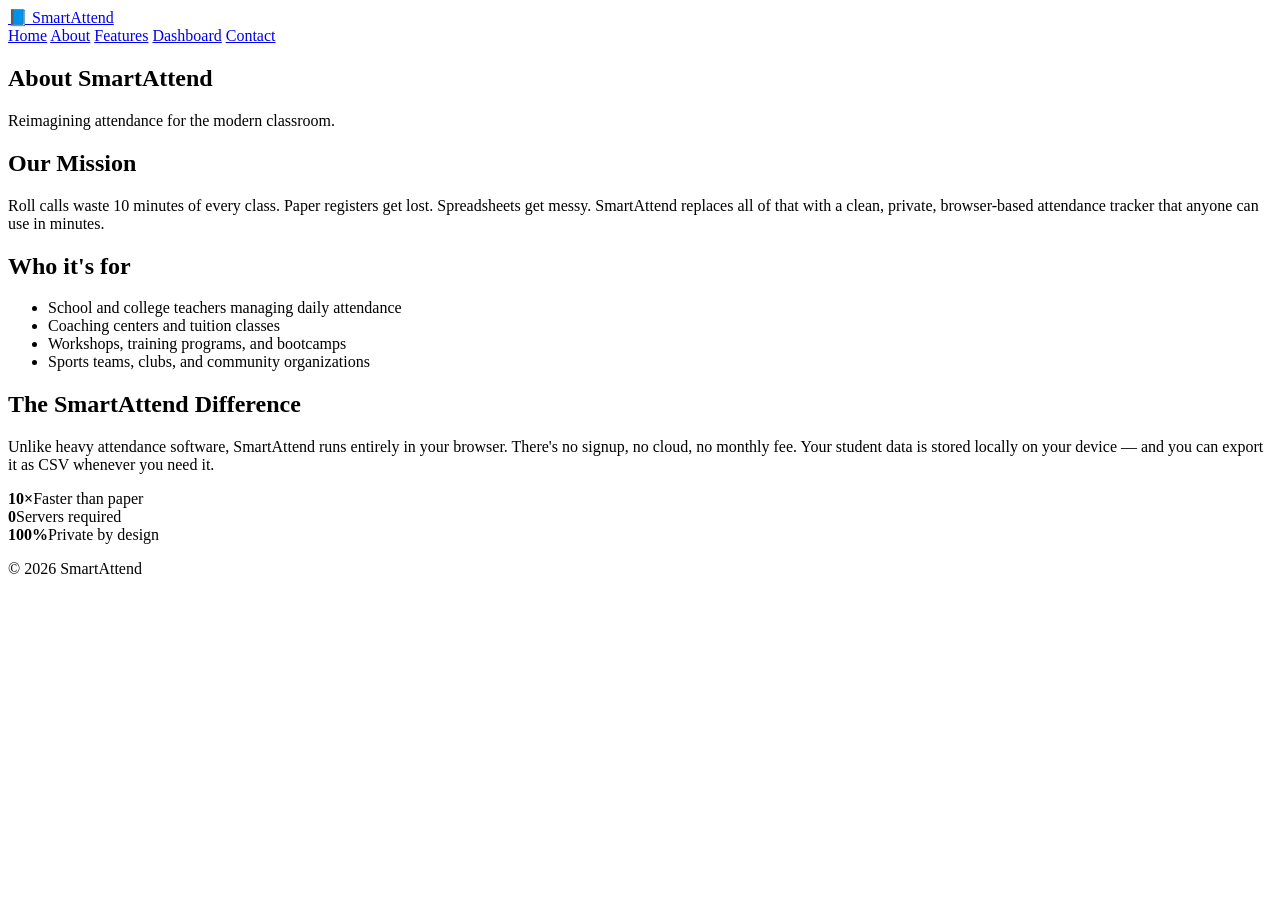
==== about.html @ 38afa303 "Add files via upload" ====
<!DOCTYPE html>
<html lang="en">
<head>
<meta charset="UTF-8"/>
<meta name="viewport" content="width=device-width, initial-scale=1.0"/>
<title>About — Smart Attendance System</title>
<link rel="stylesheet" href="css/style.css"/>
</head>
<body>
<header class="navbar">
  <div class="container nav-inner">
    <a href="index.html" class="logo">📘 SmartAttend</a>
    <nav>
      <a href="index.html">Home</a>
      <a href="about.html" class="active">About</a>
      <a href="features.html">Features</a>
      <a href="dashboard.html">Dashboard</a>
      <a href="contact.html">Contact</a>
    </nav>
  </div>
</header>

<section class="page-hero">
  <div class="container">
    <h1>About SmartAttend</h1>
    <p>Reimagining attendance for the modern classroom.</p>
  </div>
</section>

<section class="section">
  <div class="container narrow">
    <h2>Our Mission</h2>
    <p>Roll calls waste 10 minutes of every class. Paper registers get lost.
    Spreadsheets get messy. SmartAttend replaces all of that with a clean,
    private, browser-based attendance tracker that anyone can use in minutes.</p>

    <h2>Who it's for</h2>
    <ul class="check-list">
      <li>School and college teachers managing daily attendance</li>
      <li>Coaching centers and tuition classes</li>
      <li>Workshops, training programs, and bootcamps</li>
      <li>Sports teams, clubs, and community organizations</li>
    </ul>

    <h2>The SmartAttend Difference</h2>
    <p>Unlike heavy attendance software, SmartAttend runs entirely in your
    browser. There's no signup, no cloud, no monthly fee. Your student data
    is stored locally on your device — and you can export it as CSV whenever
    you need it.</p>

    <div class="stats">
      <div><strong>10×</strong><span>Faster than paper</span></div>
      <div><strong>0</strong><span>Servers required</span></div>
      <div><strong>100%</strong><span>Private by design</span></div>
    </div>
  </div>
</section>

<footer class="footer"><div class="container"><p>© 2026 SmartAttend</p></div></footer>
</body>
</html>
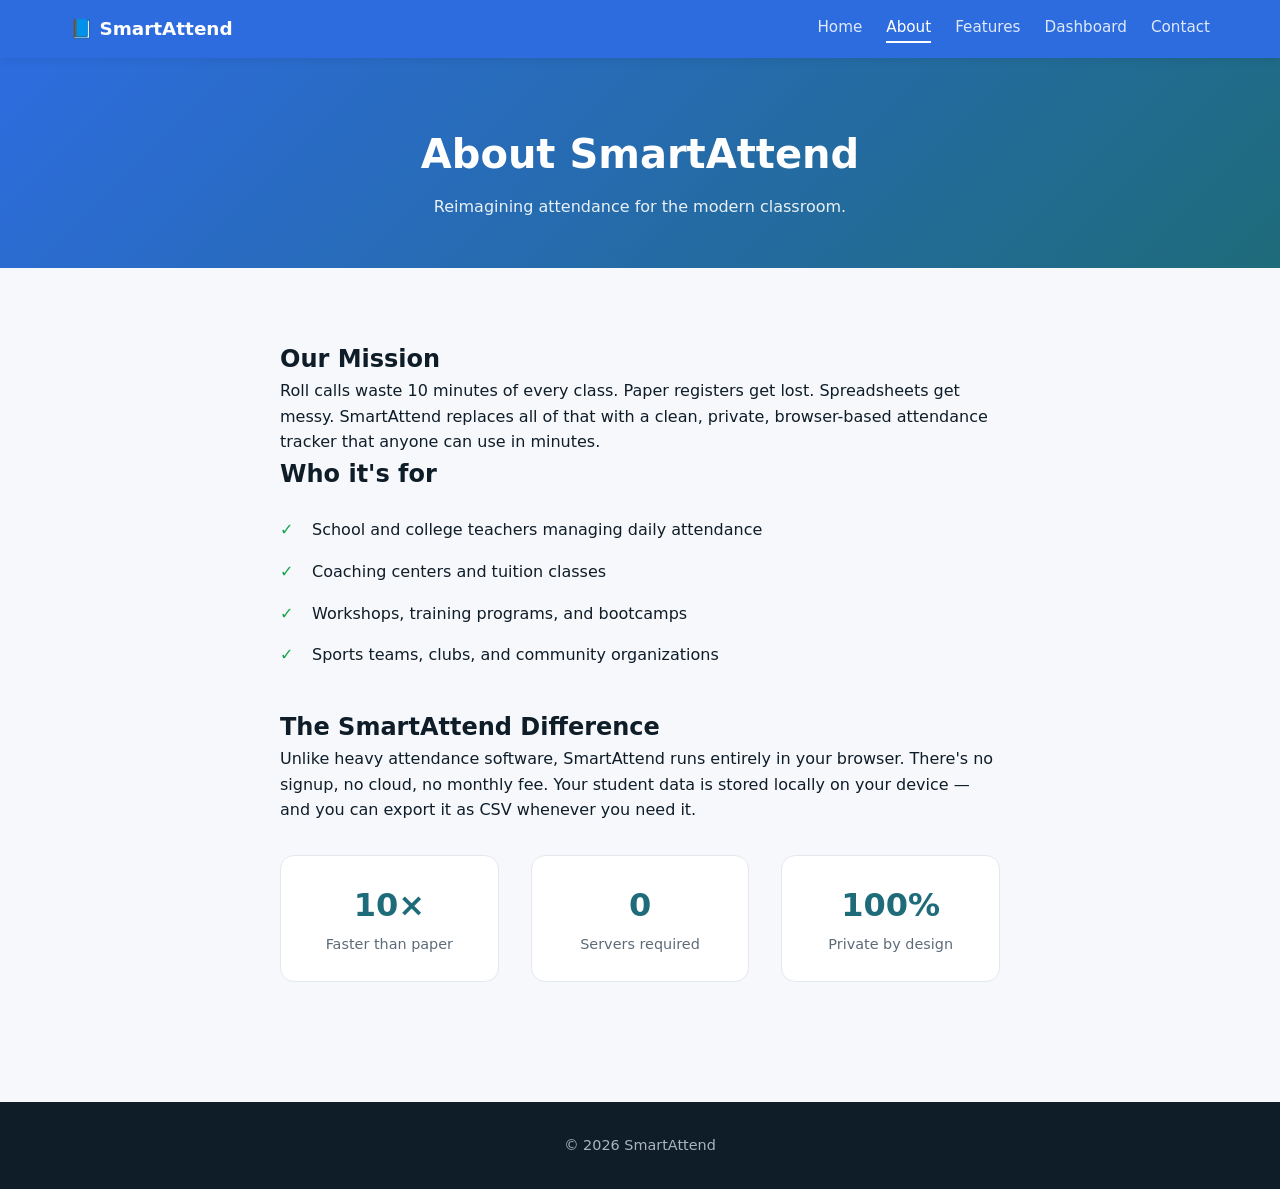
==== commit eda88f38: "Update about.html" ====
--- a/about.html
+++ b/about.html
@@ -4,7 +4,7 @@
 <meta charset="UTF-8"/>
 <meta name="viewport" content="width=device-width, initial-scale=1.0"/>
 <title>About — Smart Attendance System</title>
-<link rel="stylesheet" href="css/style.css"/>
+<link rel="stylesheet" href="style.css"/>
 </head>
 <body>
 <header class="navbar">
--- a/style.css
+++ b/style.css
@@ -0,0 +1,143 @@
+/* SmartAttend — Design System */
+:root{
+  --primary:#1e6b7a;
+  --primary-dark:#154d58;
+  --accent:#2d6cdf;
+  --bg:#f6f8fb;
+  --surface:#ffffff;
+  --text:#0f1d29;
+  --muted:#5d6b78;
+  --border:#e3e8ef;
+  --success:#16a34a;
+  --danger:#dc2626;
+  --radius:14px;
+  --shadow:0 6px 24px rgba(15,29,41,.08);
+  --font:'Segoe UI',system-ui,-apple-system,sans-serif;
+}
+*{box-sizing:border-box;margin:0;padding:0}
+html,body{font-family:var(--font);color:var(--text);background:var(--bg);line-height:1.6}
+a{color:inherit;text-decoration:none}
+.container{max-width:1180px;margin:0 auto;padding:0 1.25rem}
+.narrow{max-width:760px;margin:0 auto}
+
+/* Navbar */
+.navbar{background:var(--accent);color:#fff;position:sticky;top:0;z-index:50;box-shadow:0 2px 8px rgba(0,0,0,.08)}
+.nav-inner{display:flex;justify-content:space-between;align-items:center;padding:.9rem 1.25rem}
+.logo{font-weight:700;font-size:1.15rem;color:#fff}
+.navbar nav{display:flex;gap:1.5rem;flex-wrap:wrap}
+.navbar nav a{color:#fff;font-size:.95rem;opacity:.85;transition:.2s}
+.navbar nav a:hover,.navbar nav a.active{opacity:1;border-bottom:2px solid #fff;padding-bottom:2px}
+
+/* Hero */
+.hero{
+  position:relative;
+  min-height:78vh;
+  display:flex;align-items:center;
+  background:linear-gradient(135deg,#dcdcd0 0%,#c9b89a 100%);
+  background-image:radial-gradient(circle at 70% 60%, #2a2a2a55, transparent 55%),
+                   linear-gradient(135deg,#e6e2d6 0%,#c9b89a 100%);
+  overflow:hidden;
+}
+.hero::after{
+  content:"🎓";
+  position:absolute;right:-2rem;bottom:-3rem;font-size:30rem;opacity:.18;
+}
+.hero-content{position:relative;z-index:2;padding:5rem 1.25rem}
+.hero h1{font-family:Georgia,serif;font-size:clamp(2.4rem,6vw,4.5rem);font-weight:800;letter-spacing:-.02em;margin-bottom:1.5rem;color:#0f1d29}
+.lead{max-width:620px;font-size:1.1rem;color:#1f2937;margin-bottom:2.5rem}
+.cta-row{display:flex;gap:1rem;flex-wrap:wrap}
+
+/* Buttons */
+.btn{display:inline-block;padding:.85rem 1.8rem;border-radius:10px;font-weight:600;font-size:1rem;cursor:pointer;border:2px solid transparent;transition:.2s;text-align:center}
+.btn-primary{background:var(--primary);color:#fff;border-color:var(--primary)}
+.btn-primary:hover{background:var(--primary-dark);border-color:var(--primary-dark);transform:translateY(-2px)}
+.btn-outline{background:transparent;border-color:var(--primary);color:var(--primary)}
+.btn-outline:hover{background:var(--primary);color:#fff}
+.btn-block{width:100%;margin-top:1rem}
+
+/* Sections */
+.section{padding:4.5rem 0}
+.section.alt{background:#fff}
+.section-title{font-size:2rem;font-weight:700;text-align:center;margin-bottom:.5rem}
+.section-sub{text-align:center;color:var(--muted);margin-bottom:3rem}
+
+/* Page Hero */
+.page-hero{background:linear-gradient(135deg,var(--accent),var(--primary));color:#fff;padding:4rem 0 3rem;text-align:center}
+.page-hero h1{font-size:2.5rem;margin-bottom:.5rem}
+.page-hero p{opacity:.9}
+
+/* Grids */
+.grid-3{display:grid;grid-template-columns:repeat(auto-fit,minmax(260px,1fr));gap:1.5rem}
+.grid-2{display:grid;grid-template-columns:repeat(auto-fit,minmax(300px,1fr));gap:2rem}
+.card{background:var(--surface);padding:2rem;border-radius:var(--radius);box-shadow:var(--shadow);transition:.25s;border:1px solid var(--border)}
+.card:hover{transform:translateY(-4px);box-shadow:0 12px 30px rgba(15,29,41,.12)}
+.card .icon{font-size:2.2rem;margin-bottom:1rem}
+.card h3{margin-bottom:.5rem}
+
+/* Steps */
+.step{background:#fff;padding:2rem;border-radius:var(--radius);border:1px solid var(--border);text-align:center}
+.step span{display:inline-block;width:2.5rem;height:2.5rem;background:var(--primary);color:#fff;border-radius:50%;line-height:2.5rem;font-weight:700;margin-bottom:1rem}
+.step h4{margin-bottom:.5rem}
+
+/* Lists */
+.check-list{margin:1rem 0 2rem;padding-left:0;list-style:none}
+.check-list li{padding:.5rem 0 .5rem 2rem;position:relative}
+.check-list li::before{content:"✓";color:var(--success);font-weight:700;position:absolute;left:0}
+.stats{display:flex;gap:2rem;flex-wrap:wrap;margin-top:2rem}
+.stats div{flex:1;min-width:140px;background:#fff;padding:1.5rem;border-radius:var(--radius);text-align:center;border:1px solid var(--border)}
+.stats strong{display:block;font-size:2rem;color:var(--primary)}
+.stats span{color:var(--muted);font-size:.9rem}
+
+/* Forms */
+.form-card{background:#fff;padding:2.5rem;border-radius:var(--radius);box-shadow:var(--shadow);border:1px solid var(--border)}
+.field{margin-bottom:1.25rem}
+.field label{display:block;font-weight:600;margin-bottom:.4rem;font-size:.95rem}
+.field label span{color:var(--danger)}
+.field input,.field select,.field textarea{
+  width:100%;padding:.75rem .9rem;border:1px solid var(--border);
+  border-radius:8px;font-size:1rem;font-family:inherit;background:#fafbfc;transition:.2s
+}
+.field input:focus,.field select:focus,.field textarea:focus{
+  outline:none;border-color:var(--primary);background:#fff;box-shadow:0 0 0 3px rgba(30,107,122,.12)
+}
+.form-msg{margin-top:1rem;text-align:center;color:var(--success);font-weight:600}
+.feature-row{padding:1.5rem;background:#fff;border-radius:var(--radius);border:1px solid var(--border)}
+.feature-row h3{margin-bottom:.5rem;color:var(--primary)}
+
+/* Dashboard */
+.dash-toolbar{display:flex;gap:1rem;flex-wrap:wrap;align-items:flex-end;background:#fff;padding:1.25rem;border-radius:var(--radius);border:1px solid var(--border);margin-bottom:1.5rem}
+.dash-toolbar > div{display:flex;flex-direction:column}
+.dash-toolbar input{padding:.6rem .8rem;border:1px solid var(--border);border-radius:8px;font-size:.95rem;background:#fafbfc}
+.tb-label{font-size:.8rem;color:var(--muted);margin-bottom:.25rem;text-transform:uppercase;letter-spacing:.05em}
+.tb-actions{display:flex;gap:.5rem;flex-wrap:wrap;margin-left:auto}
+.tb-actions .btn{padding:.6rem 1rem;font-size:.9rem}
+
+.stats-bar{display:flex;gap:1rem;flex-wrap:wrap;margin-bottom:1.5rem}
+.stats-bar .pill{background:#fff;padding:.85rem 1.25rem;border-radius:10px;border:1px solid var(--border);font-size:.95rem}
+.stats-bar .pill strong{color:var(--primary)}
+
+.student-list{display:grid;gap:1rem}
+.student-card{background:#fff;padding:1.25rem;border-radius:var(--radius);border:1px solid var(--border);display:grid;grid-template-columns:1fr auto auto;gap:1rem;align-items:center}
+.student-card .info h4{margin-bottom:.2rem}
+.student-card .info small{color:var(--muted)}
+.student-card .pct{font-weight:700;color:var(--primary);font-size:1.1rem;text-align:center;min-width:70px}
+.student-card .pct small{display:block;font-weight:400;color:var(--muted);font-size:.7rem}
+.toggle-group{display:flex;gap:.4rem}
+.toggle-btn{padding:.5rem 1rem;border:2px solid var(--border);background:#fff;border-radius:8px;cursor:pointer;font-weight:600;font-size:.85rem;transition:.15s}
+.toggle-btn.present.active{background:var(--success);border-color:var(--success);color:#fff}
+.toggle-btn.absent.active{background:var(--danger);border-color:var(--danger);color:#fff}
+.toggle-btn:hover{transform:scale(1.05)}
+.del-btn{background:transparent;border:none;color:var(--danger);cursor:pointer;font-size:1.1rem;padding:.4rem}
+
+.empty-state{text-align:center;padding:4rem 1rem;background:#fff;border-radius:var(--radius);border:2px dashed var(--border)}
+.empty-state h3{margin-bottom:.5rem}
+.empty-state p{color:var(--muted);margin-bottom:1.5rem}
+
+/* Footer */
+.footer{background:#0f1d29;color:#aab4be;padding:2rem 0;text-align:center;margin-top:3rem;font-size:.9rem}
+
+@media(max-width:640px){
+  .student-card{grid-template-columns:1fr;}
+  .tb-actions{margin-left:0;width:100%}
+  .hero::after{font-size:18rem;right:-3rem}
+}
